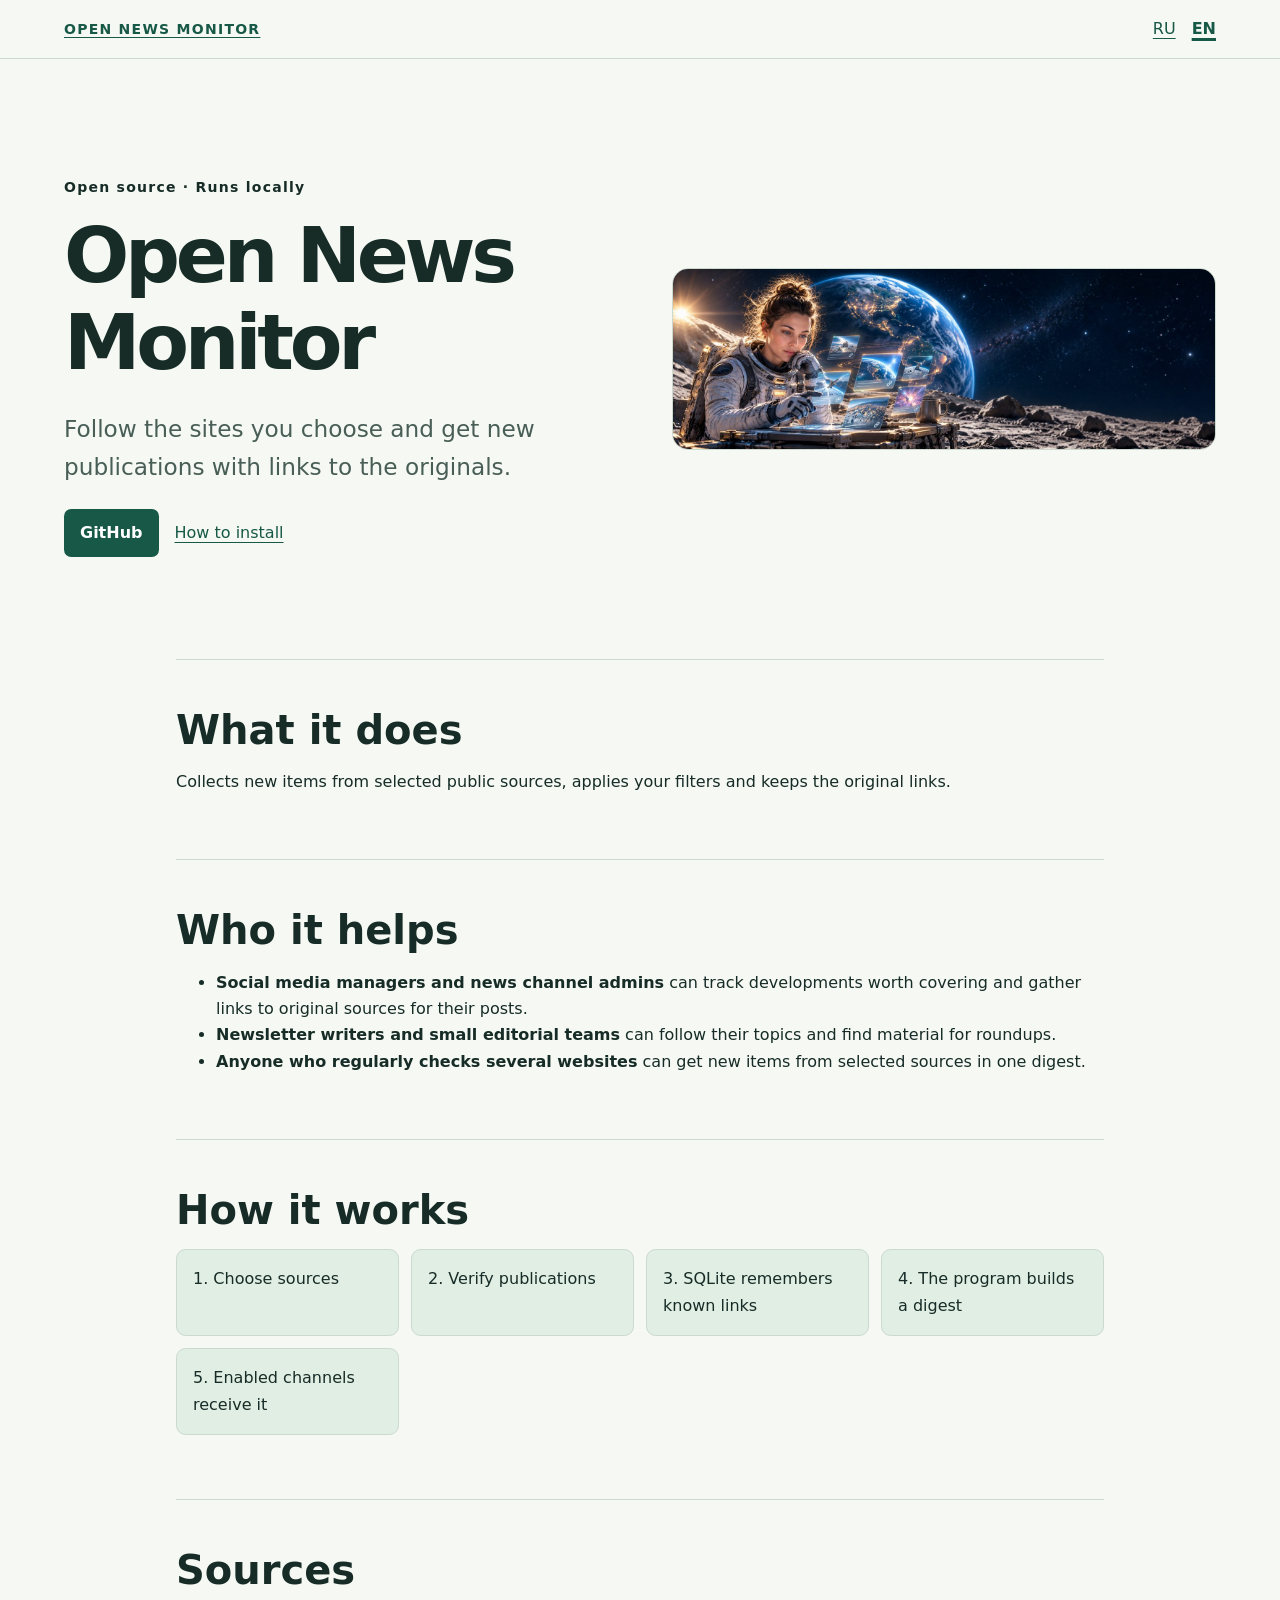
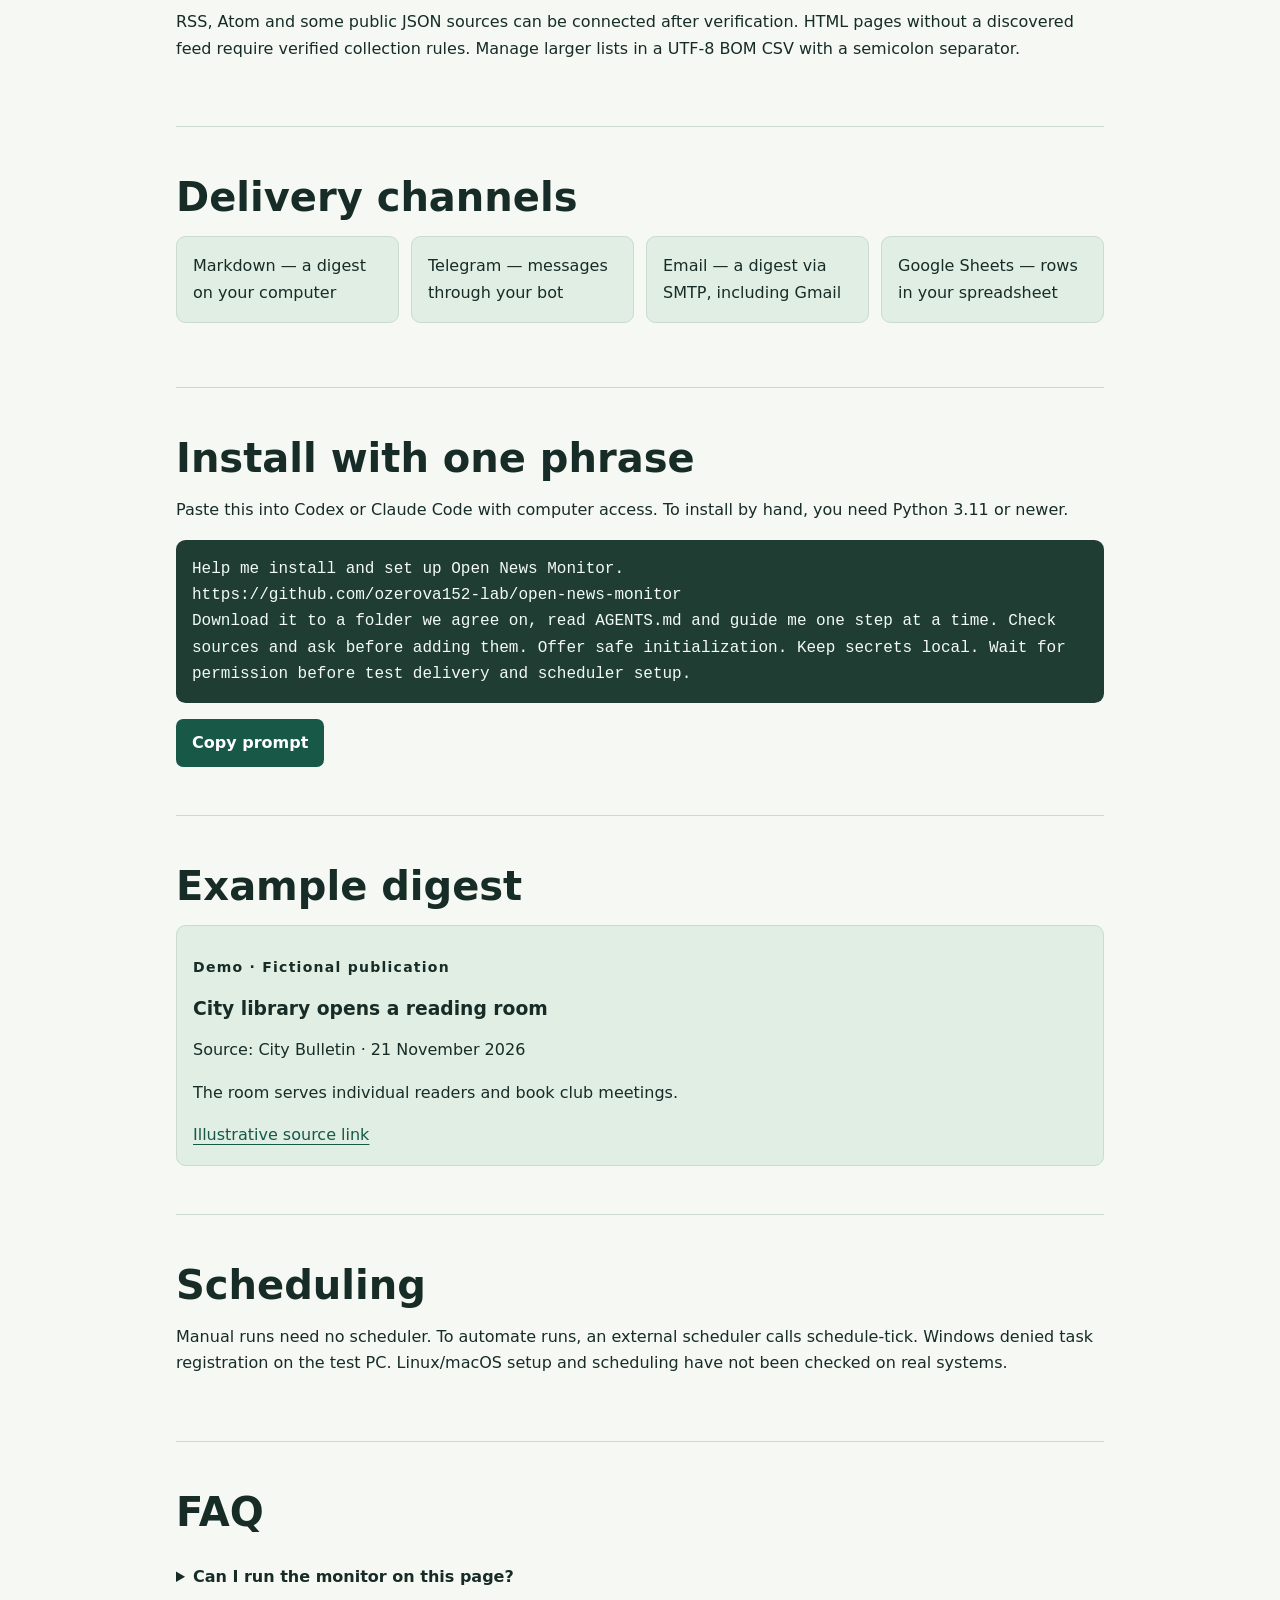
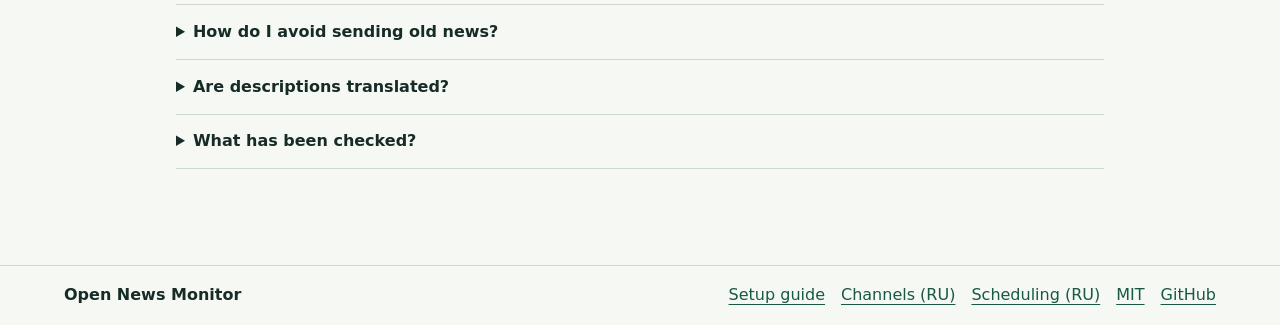
==== site/en.html @ 2d6c49f6 "docs: prepare public showcase and release notes" ====
<!doctype html>
<html lang="en">
<head>
<meta charset="utf-8">
<meta name="viewport" content="width=device-width, initial-scale=1">
<meta name="description" content="Local news monitoring from sources you choose.">
<title>Open News Monitor · News monitoring</title>
<link rel="stylesheet" href="theme.css">
<script src="site.js" defer></script>
</head>
<body>
<a class="skip" href="#main">Skip to content</a>
<header class="bar"><a class="brand" href="en.html">OPEN NEWS MONITOR</a><nav aria-label="Language"><a lang="ru" href="index.html">RU</a><a lang="en" href="en.html" aria-current="page">EN</a></nav></header>
<main id="main">
<section class="hero">
<div><p class="eyebrow">Open source · Runs locally</p>
<h1>Open News Monitor</h1><p class="lead">Follow the sites you choose and get new publications with links to the originals.</p>
<div class="actions"><a class="button" href="https://github.com/ozerova152-lab/open-news-monitor">GitHub</a><a href="#install">How to install</a></div></div>
<img src="assets/cover-news.jpg" alt="" fetchpriority="high">
</section>
<div class="content">
<section id="purpose"><h2>What it does</h2><p>Collects new items from selected public sources, applies your filters and keeps the original links.</p></section>
<section id="audience"><h2>Who it helps</h2><ul>
<li><strong>Social media managers and news channel admins</strong> can track developments worth covering and gather links to original sources for their posts.</li>
<li><strong>Newsletter writers and small editorial teams</strong> can follow their topics and find material for roundups.</li>
<li><strong>Anyone who regularly checks several websites</strong> can get new items from selected sources in one digest.</li>
</ul></section>
<section id="flow"><h2>How it works</h2><ol class="tiles"><li>Choose sources</li><li>Verify publications</li><li>SQLite remembers known links</li><li>The program builds a digest</li><li>Enabled channels receive it</li></ol></section>
<section id="sources"><h2>Sources</h2><p>RSS, Atom and some public JSON sources can be connected after verification. HTML pages without a discovered feed require verified collection rules. Manage larger lists in a UTF-8 BOM CSV with a semicolon separator.</p></section>
<section id="delivery"><h2>Delivery channels</h2><ul class="tiles"><li>Markdown — a digest on your computer</li><li>Telegram — messages through your bot</li><li>Email — a digest via SMTP, including Gmail</li><li>Google Sheets — rows in your spreadsheet</li></ul></section>
<section id="install"><h2>Install with one phrase</h2><p>Paste this into Codex or Claude Code with computer access. To install by hand, you need Python 3.11 or newer.</p>
<pre id="prompt">Help me install and set up Open News Monitor.
https://github.com/ozerova152-lab/open-news-monitor
Download it to a folder we agree on, read AGENTS.md and guide me one step at a time. Check sources and ask before adding them. Offer safe initialization. Keep secrets local. Wait for permission before test delivery and scheduler setup.</pre><button type="button" data-copy hidden>Copy prompt</button><span role="status" data-status data-ok="Prompt copied" data-error="Select the text and copy it manually"></span></section>
<section id="demo"><h2>Example digest</h2><article class="digest"><p class="eyebrow">Demo · Fictional publication</p><h3>City library opens a reading room</h3><p>Source: City Bulletin · 21 November 2026</p><p>The room serves individual readers and book club meetings.</p><a href="https://example.org/">Illustrative source link</a></article></section>
<section id="schedule"><h2>Scheduling</h2><p>Manual runs need no scheduler. To automate runs, an external scheduler calls schedule-tick. Windows denied task registration on the test PC. Linux/macOS setup and scheduling have not been checked on real systems.</p></section>
<section id="faq"><h2>FAQ</h2>
<details><summary>Can I run the monitor on this page?</summary><p>This is a showcase. Install the program on your computer and run it from a terminal.</p></details>
<details><summary>How do I avoid sending old news?</summary><p>Start with safe initialization. It remembers current publications without delivering them.</p></details>
<details><summary>Are descriptions translated?</summary><p>Telegram and email can show a shortened source description. There is no built-in AI translation.</p></details>
<details><summary>What has been checked?</summary><p>Telegram and Gmail passed live delivery tests. Google Sheets passed a prior live test, with no fresh access check. Excel 2010 imported the CSV, but saving CSV UTF-8 remains unverified.</p></details>
</section></div></main>
<footer><strong>Open News Monitor</strong><nav aria-label="Documentation"><a href="https://github.com/ozerova152-lab/open-news-monitor/blob/main/README.en.md">Setup guide</a><a href="https://github.com/ozerova152-lab/open-news-monitor/blob/main/docs/CHANNELS_RU.md">Channels (RU)</a><a href="https://github.com/ozerova152-lab/open-news-monitor/blob/main/docs/SCHEDULING_RU.md">Scheduling (RU)</a><a href="https://github.com/ozerova152-lab/open-news-monitor/blob/main/LICENSE">MIT</a><a href="https://github.com/ozerova152-lab/open-news-monitor">GitHub</a></nav></footer>
</body>
</html>
---- site/theme.css ----
*{box-sizing:border-box}
:root{color-scheme:light;--ink:#172c27;--muted:#485e56;--paper:#f5f8f3;--line:#cbd9ce;--green:#175846;--mint:#e0eee4}
body{margin:0;background:var(--paper);color:var(--ink);font:1rem/1.65 system-ui,sans-serif}
a{color:var(--green);text-underline-offset:.22em}
a:focus-visible,button:focus-visible,summary:focus-visible{outline:3px solid #a05216;outline-offset:4px}
.skip{position:absolute;top:0;left:1rem;background:white;padding:.5rem;transform:translateY(-110%)}
.skip:focus{transform:none}
.bar,footer{display:flex;justify-content:space-between;align-items:center;gap:1rem;flex-wrap:wrap;padding:1rem max(1rem,calc((100% - 72rem)/2));border-bottom:1px solid var(--line)}
nav,.actions{display:flex;align-items:center;gap:1rem;flex-wrap:wrap}
.brand,.eyebrow{font-size:.875rem;letter-spacing:.09em;font-weight:750}
nav [aria-current]{font-weight:800;text-decoration-thickness:.18em}
.hero{display:grid;grid-template-columns:1fr 1fr;align-items:center;gap:clamp(1.5rem,5vw,5rem);max-width:74rem;padding:clamp(2rem,8vw,7rem) 1rem;margin:auto}
.hero img{display:block;width:100%;height:auto;border-radius:1rem;border:1px solid var(--line)}
h1,h2,h3{line-height:1.13;text-wrap:balance}
h1{font-size:clamp(2.65rem,6vw,5rem);letter-spacing:-.055em;margin:.4rem 0}
h2{font-size:clamp(1.65rem,3.3vw,2.5rem);margin:0 0 1rem}
.lead{font-size:clamp(1.15rem,2vw,1.45rem);color:var(--muted)}
.button,button{display:inline-block;padding:.65rem 1rem;border:0;border-radius:.45rem;background:var(--green);color:white;font:inherit;font-weight:650;text-decoration:none;cursor:pointer}
[hidden]{display:none}
.content{max-width:60rem;margin:auto;padding:0 1rem 3rem}
.content section{padding:clamp(1.5rem,4vw,3rem) 0;border-top:1px solid var(--line)}
.tiles{display:grid;grid-template-columns:repeat(auto-fit,minmax(min(100%,12rem),1fr));gap:.75rem;padding:0;list-style-position:inside}
ul.tiles{list-style:none}
.tiles li,.digest{padding:1rem;border:1px solid var(--line);border-radius:.6rem;background:var(--mint)}
pre{white-space:pre-wrap;overflow-wrap:anywhere;padding:1rem;background:#203d34;color:#f3faf5;border-radius:.6rem;font-size:1rem}
[data-status]{display:inline-block;margin:.5rem}
details{padding:.85rem 0;border-bottom:1px solid var(--line)}
summary{font-weight:650;cursor:pointer}
footer{border-top:1px solid var(--line);border-bottom:0}
@media(max-width:45rem){.hero{grid-template-columns:1fr}.hero img{max-width:36rem}}
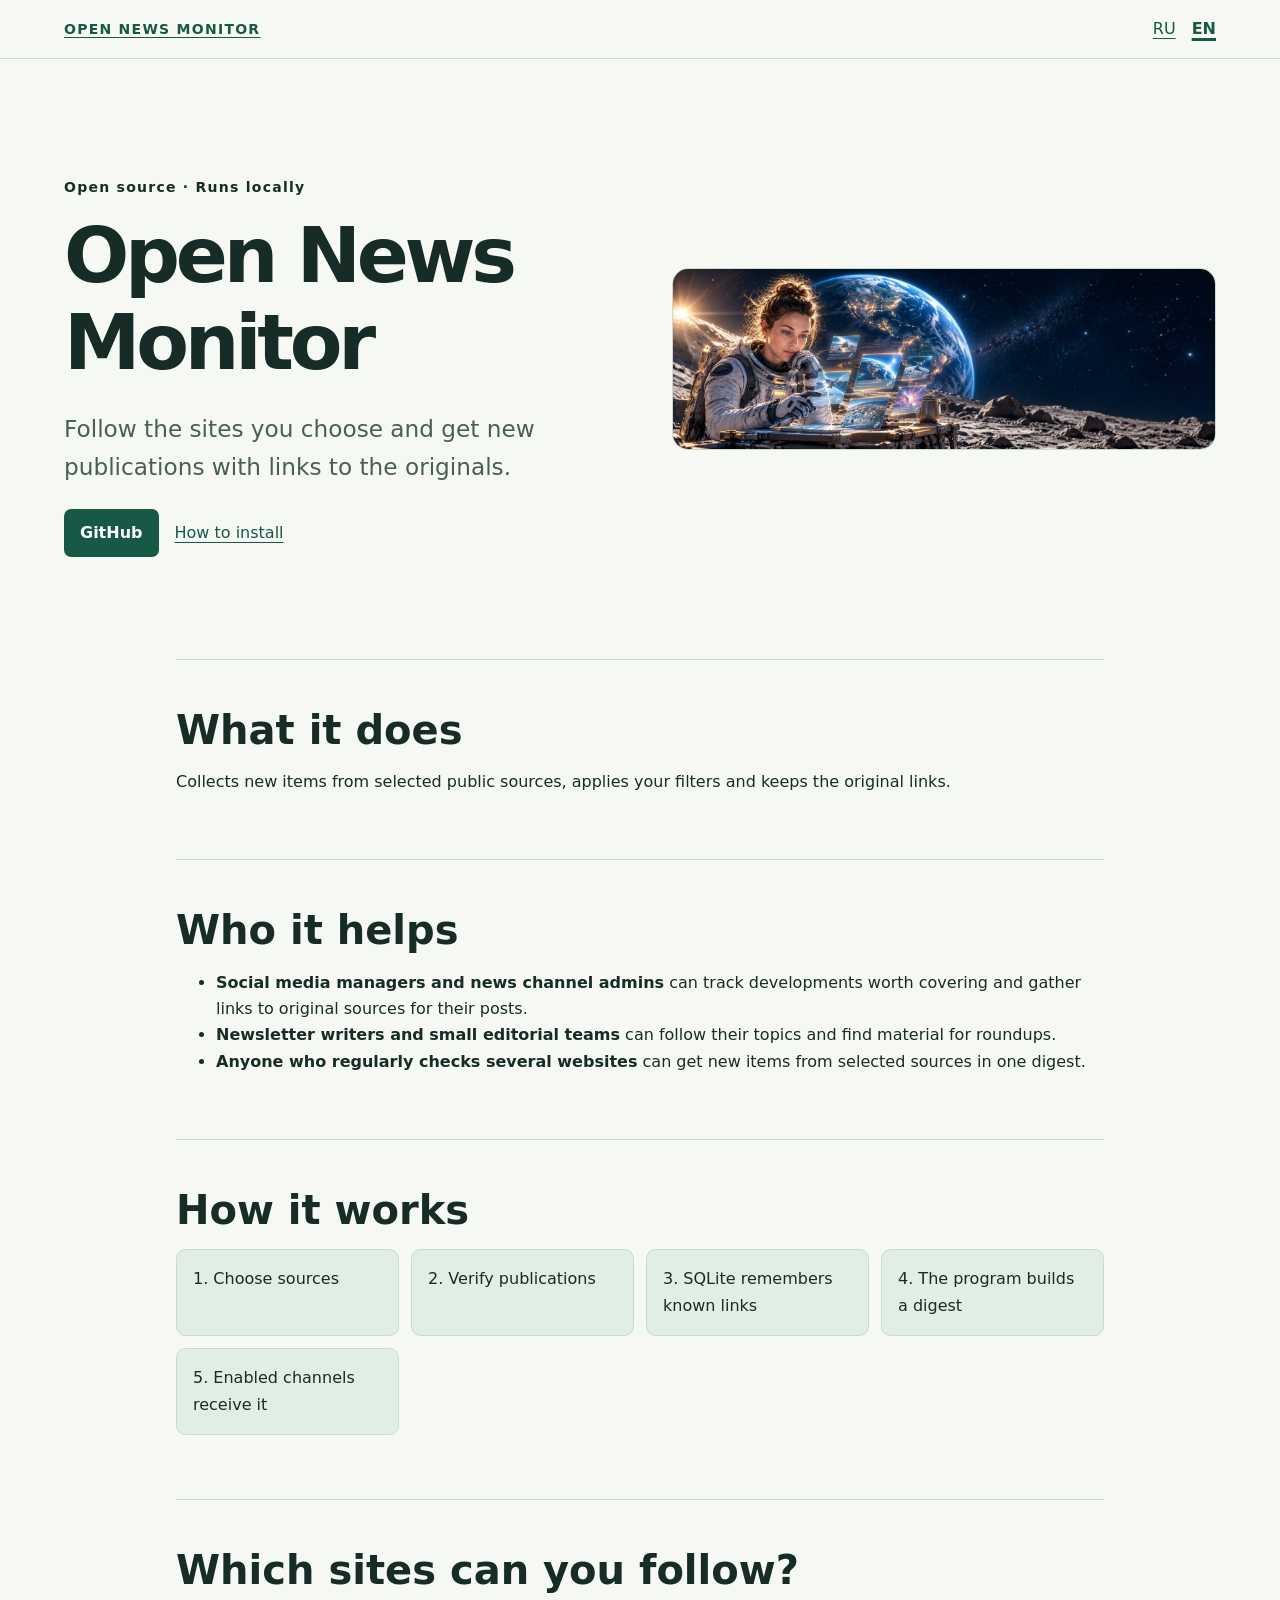
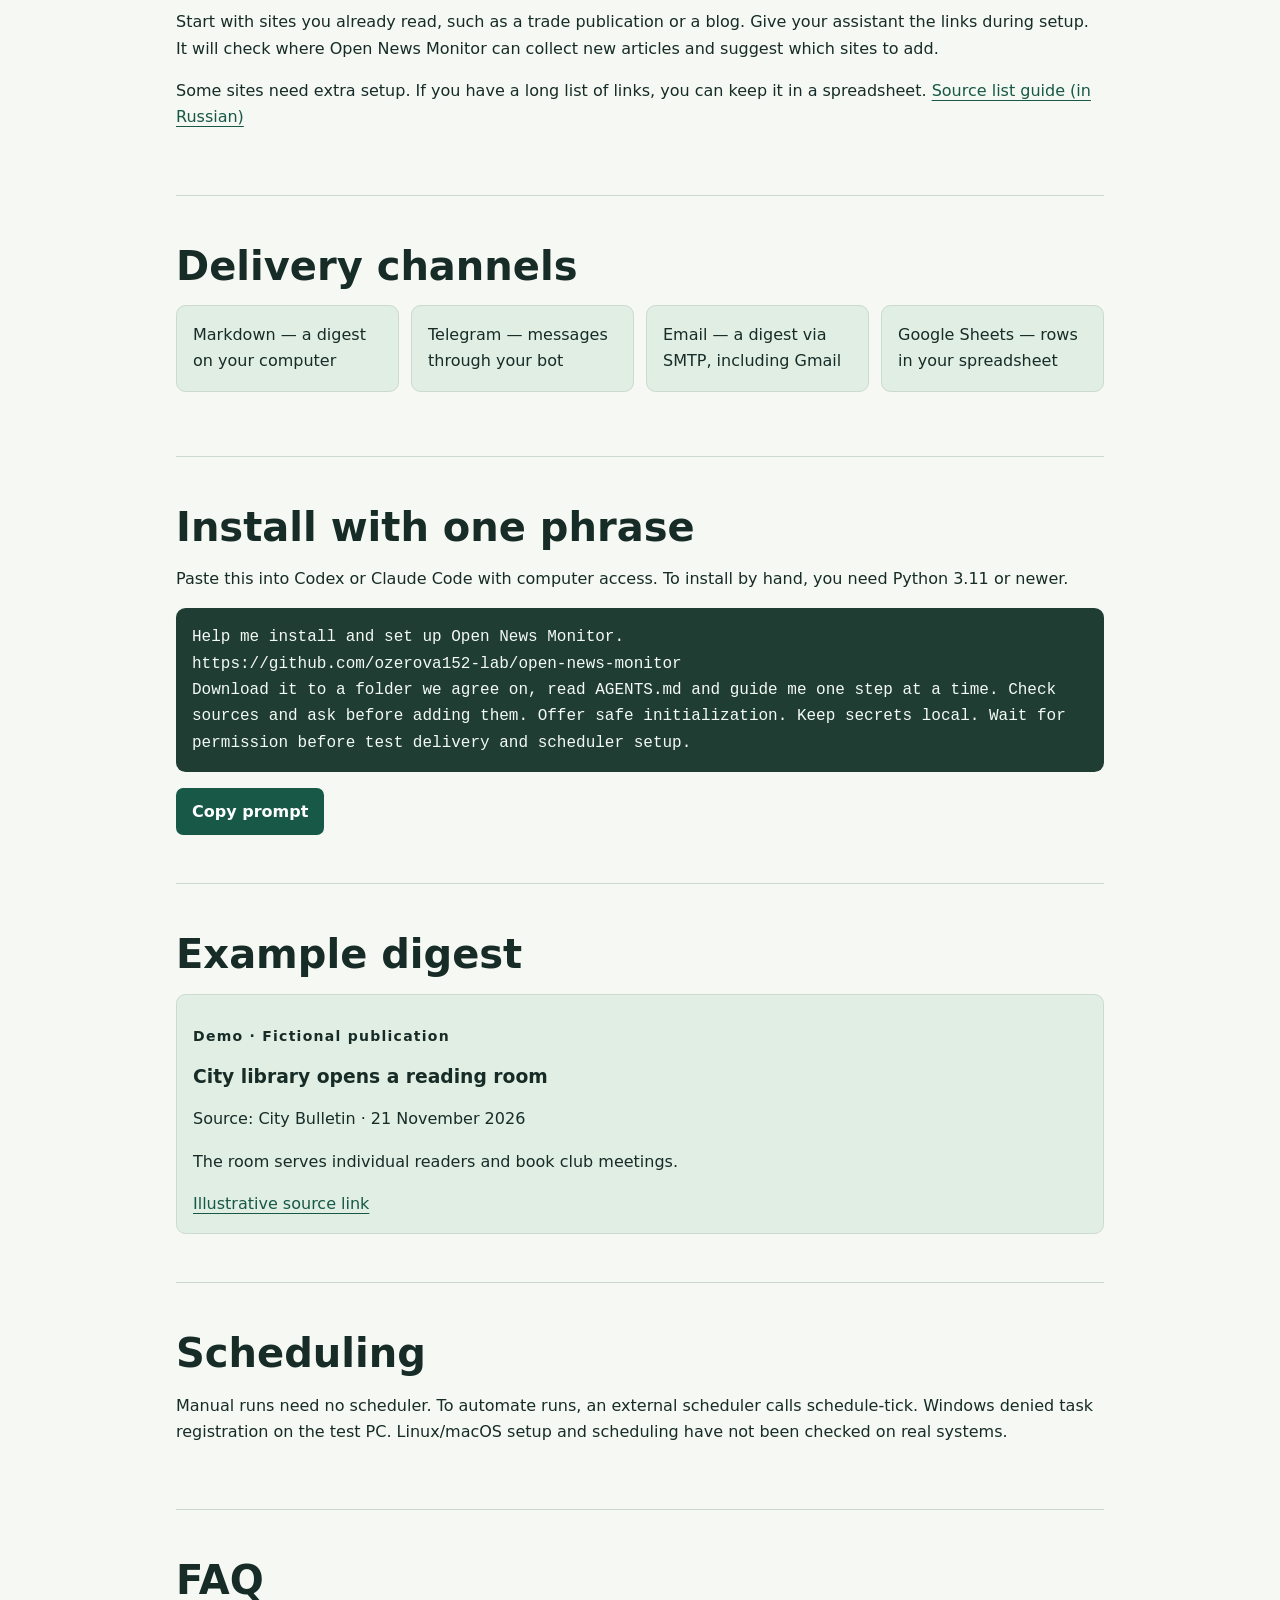
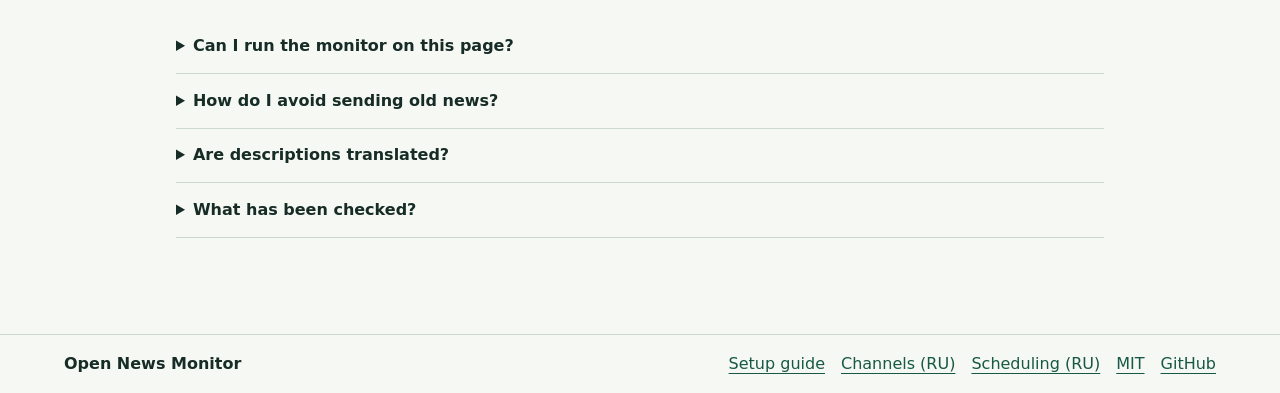
==== commit d0563c02: "docs: simplify showcase source guidance" ====
--- a/site/en.html
+++ b/site/en.html
@@ -26,7 +26,7 @@
 <li><strong>Anyone who regularly checks several websites</strong> can get new items from selected sources in one digest.</li>
 </ul></section>
 <section id="flow"><h2>How it works</h2><ol class="tiles"><li>Choose sources</li><li>Verify publications</li><li>SQLite remembers known links</li><li>The program builds a digest</li><li>Enabled channels receive it</li></ol></section>
-<section id="sources"><h2>Sources</h2><p>RSS, Atom and some public JSON sources can be connected after verification. HTML pages without a discovered feed require verified collection rules. Manage larger lists in a UTF-8 BOM CSV with a semicolon separator.</p></section>
+<section id="sources"><h2>Which sites can you follow?</h2><p>Start with sites you already read, such as a trade publication or a blog. Give your assistant the links during setup. It will check where Open News Monitor can collect new articles and suggest which sites to add.</p><p>Some sites need extra setup. If you have a long list of links, you can keep it in a spreadsheet. <a href="https://github.com/ozerova152-lab/open-news-monitor/blob/main/docs/SOURCES_CSV_RU.md">Source list guide (in Russian)</a></p></section>
 <section id="delivery"><h2>Delivery channels</h2><ul class="tiles"><li>Markdown — a digest on your computer</li><li>Telegram — messages through your bot</li><li>Email — a digest via SMTP, including Gmail</li><li>Google Sheets — rows in your spreadsheet</li></ul></section>
 <section id="install"><h2>Install with one phrase</h2><p>Paste this into Codex or Claude Code with computer access. To install by hand, you need Python 3.11 or newer.</p>
 <pre id="prompt">Help me install and set up Open News Monitor.
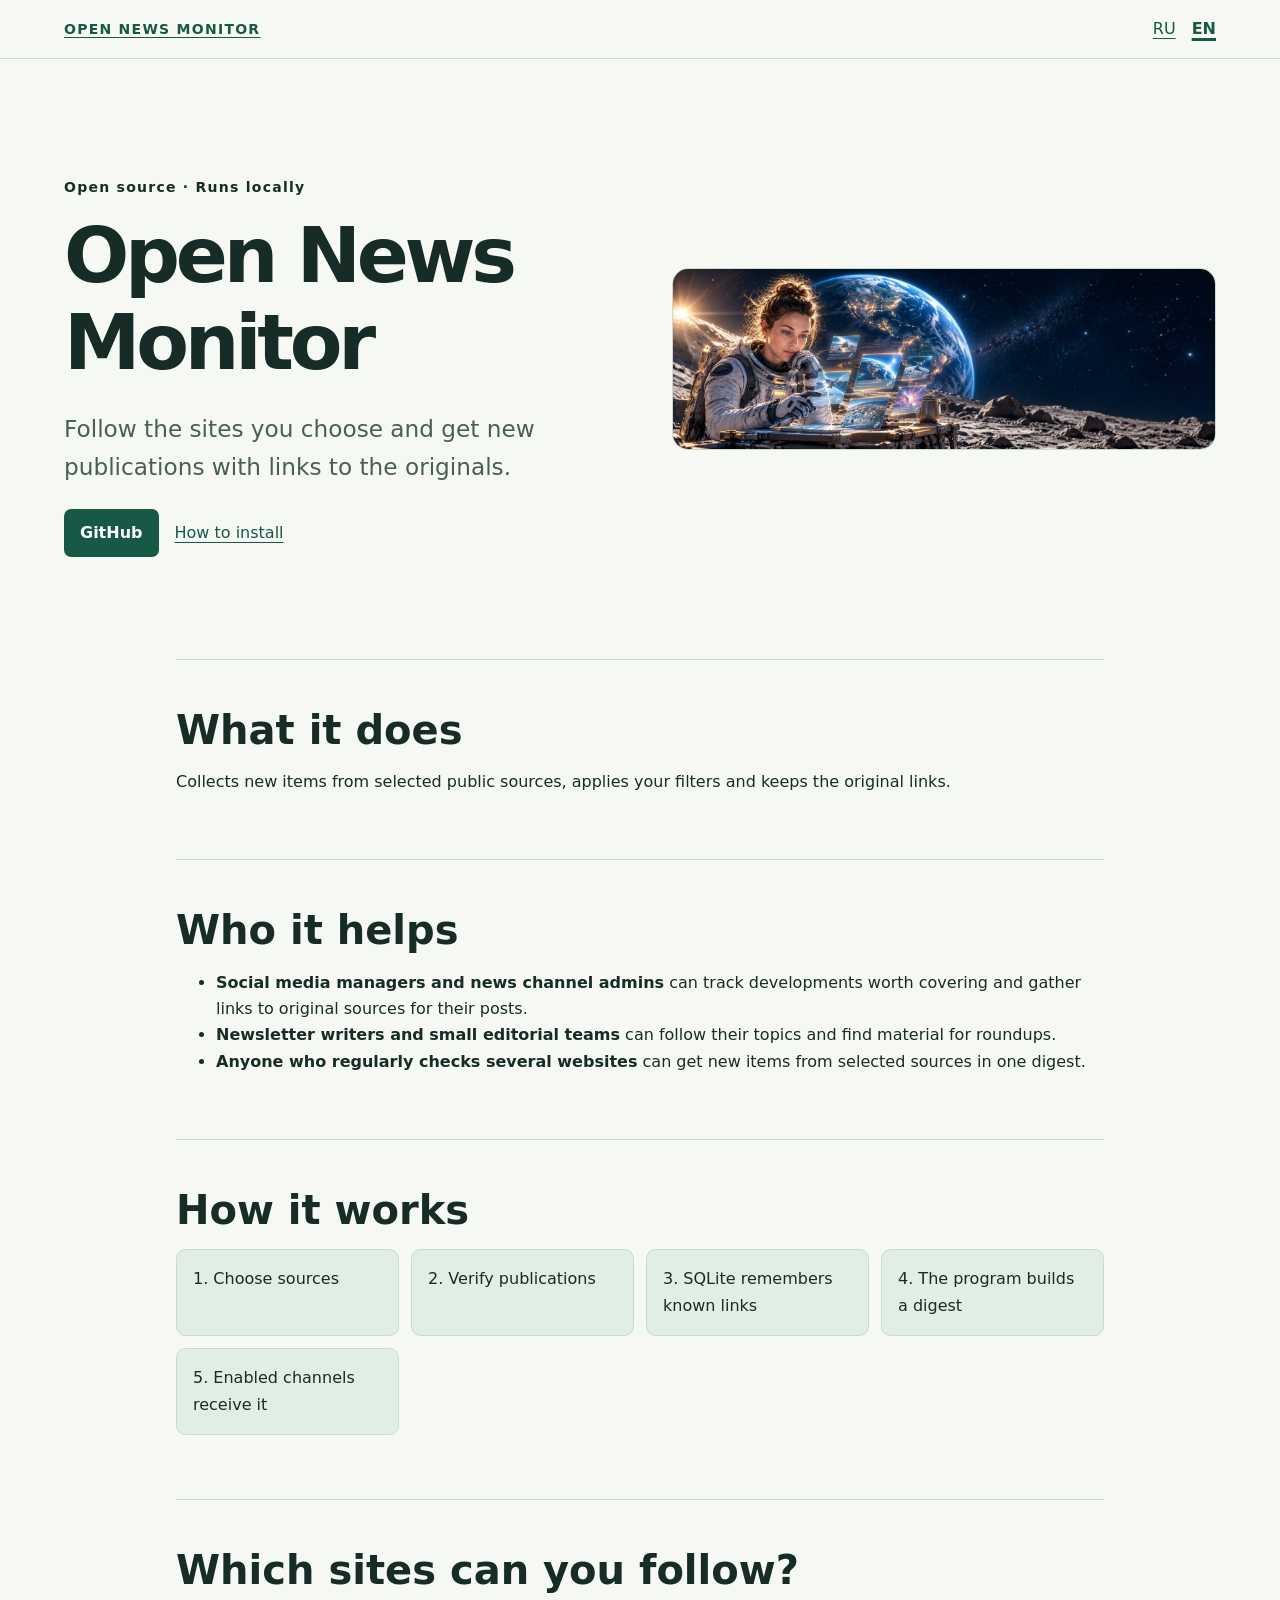
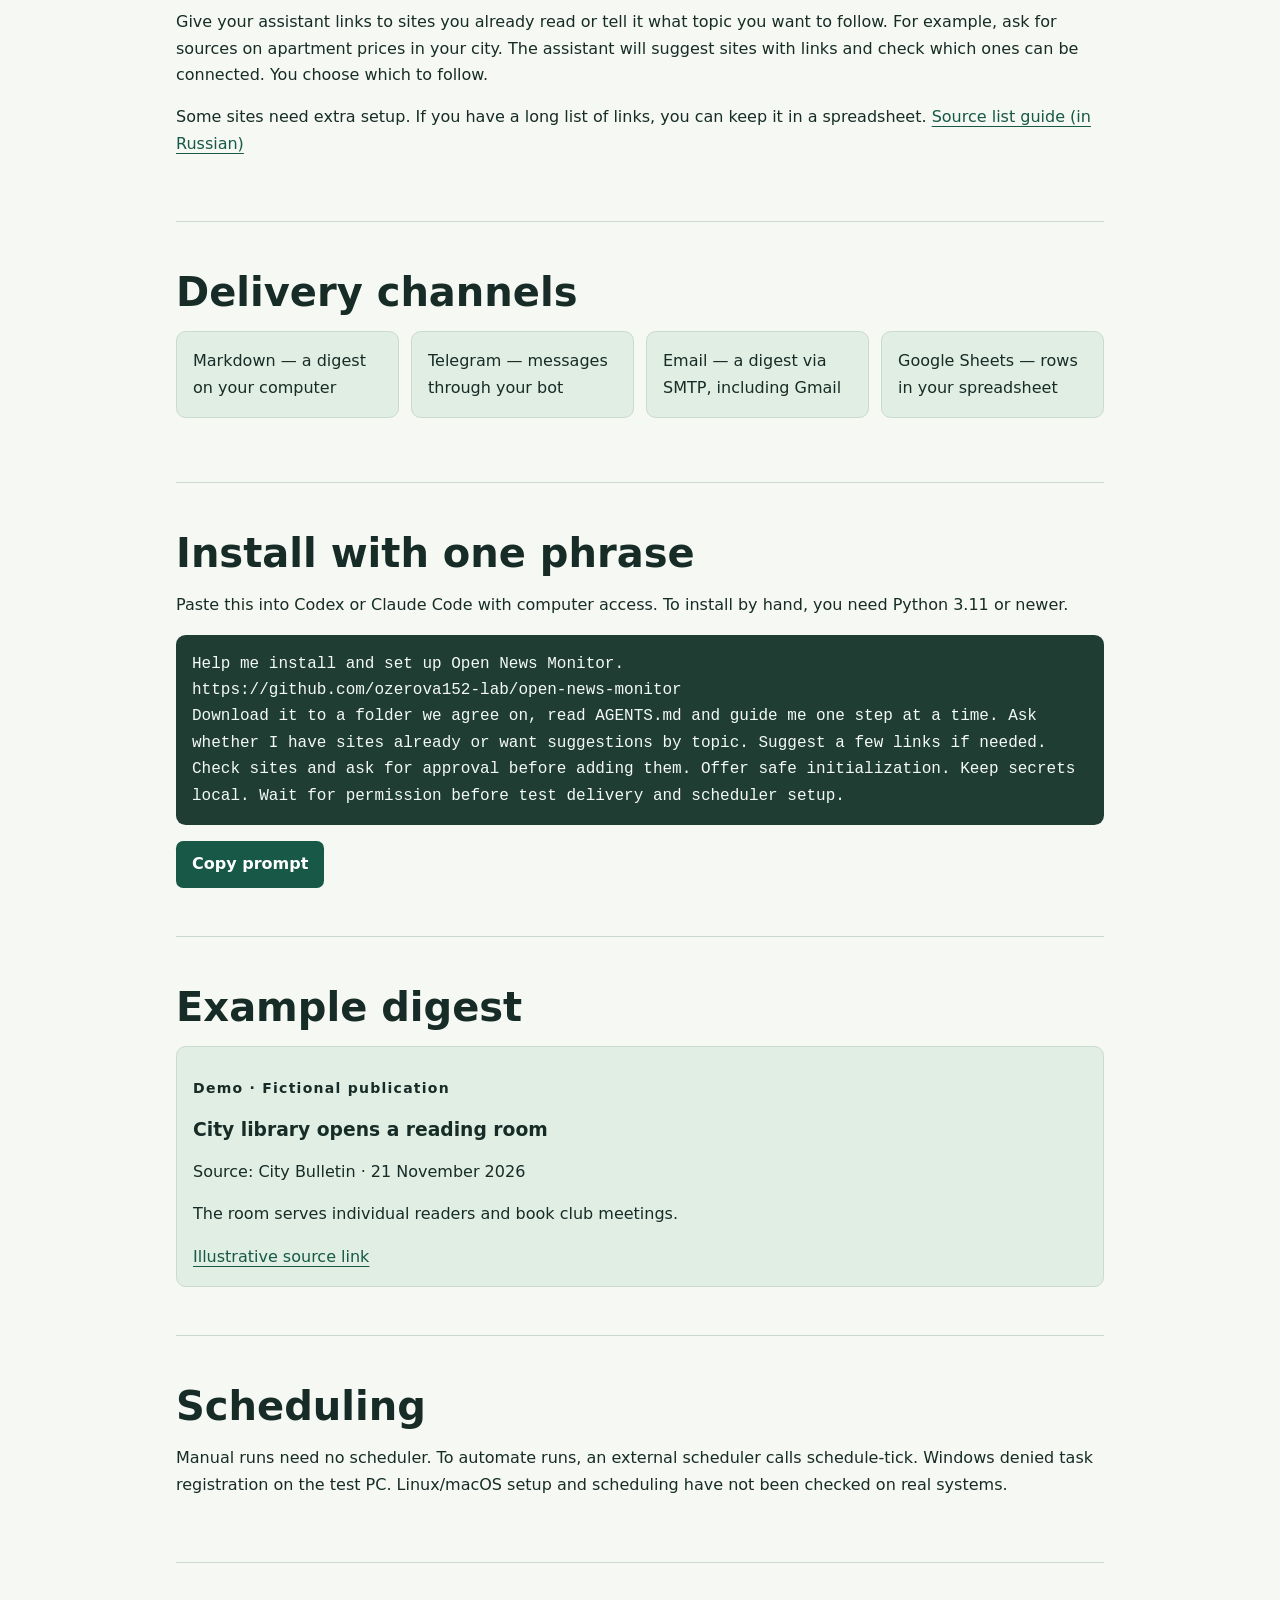
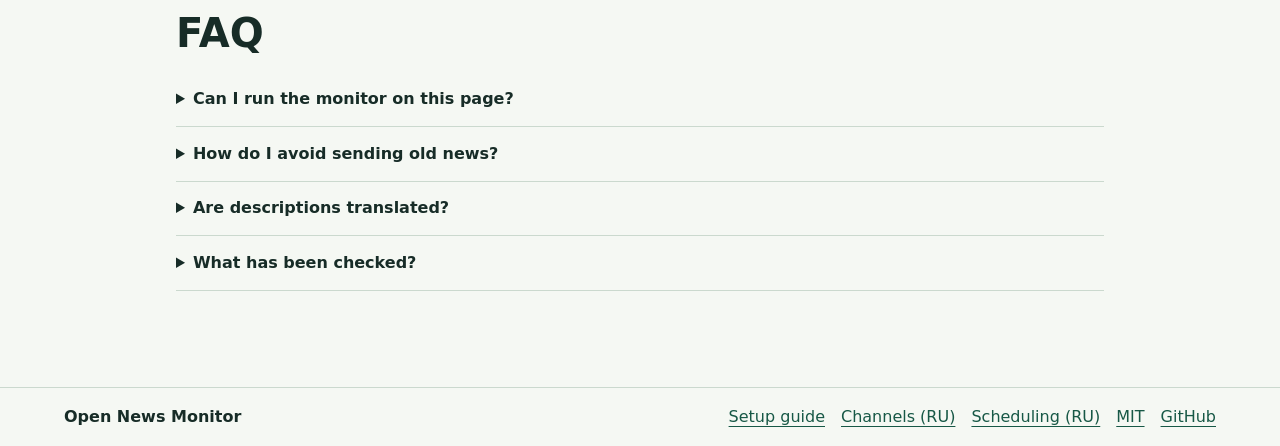
==== commit c534e3a2: "docs: guide users through choosing news sources" ====
--- a/site/en.html
+++ b/site/en.html
@@ -26,12 +26,12 @@
 <li><strong>Anyone who regularly checks several websites</strong> can get new items from selected sources in one digest.</li>
 </ul></section>
 <section id="flow"><h2>How it works</h2><ol class="tiles"><li>Choose sources</li><li>Verify publications</li><li>SQLite remembers known links</li><li>The program builds a digest</li><li>Enabled channels receive it</li></ol></section>
-<section id="sources"><h2>Which sites can you follow?</h2><p>Start with sites you already read, such as a trade publication or a blog. Give your assistant the links during setup. It will check where Open News Monitor can collect new articles and suggest which sites to add.</p><p>Some sites need extra setup. If you have a long list of links, you can keep it in a spreadsheet. <a href="https://github.com/ozerova152-lab/open-news-monitor/blob/main/docs/SOURCES_CSV_RU.md">Source list guide (in Russian)</a></p></section>
+<section id="sources"><h2>Which sites can you follow?</h2><p>Give your assistant links to sites you already read or tell it what topic you want to follow. For example, ask for sources on apartment prices in your city. The assistant will suggest sites with links and check which ones can be connected. You choose which to follow.</p><p>Some sites need extra setup. If you have a long list of links, you can keep it in a spreadsheet. <a href="https://github.com/ozerova152-lab/open-news-monitor/blob/main/docs/SOURCES_CSV_RU.md">Source list guide (in Russian)</a></p></section>
 <section id="delivery"><h2>Delivery channels</h2><ul class="tiles"><li>Markdown — a digest on your computer</li><li>Telegram — messages through your bot</li><li>Email — a digest via SMTP, including Gmail</li><li>Google Sheets — rows in your spreadsheet</li></ul></section>
 <section id="install"><h2>Install with one phrase</h2><p>Paste this into Codex or Claude Code with computer access. To install by hand, you need Python 3.11 or newer.</p>
 <pre id="prompt">Help me install and set up Open News Monitor.
 https://github.com/ozerova152-lab/open-news-monitor
-Download it to a folder we agree on, read AGENTS.md and guide me one step at a time. Check sources and ask before adding them. Offer safe initialization. Keep secrets local. Wait for permission before test delivery and scheduler setup.</pre><button type="button" data-copy hidden>Copy prompt</button><span role="status" data-status data-ok="Prompt copied" data-error="Select the text and copy it manually"></span></section>
+Download it to a folder we agree on, read AGENTS.md and guide me one step at a time. Ask whether I have sites already or want suggestions by topic. Suggest a few links if needed. Check sites and ask for approval before adding them. Offer safe initialization. Keep secrets local. Wait for permission before test delivery and scheduler setup.</pre><button type="button" data-copy hidden>Copy prompt</button><span role="status" data-status data-ok="Prompt copied" data-error="Select the text and copy it manually"></span></section>
 <section id="demo"><h2>Example digest</h2><article class="digest"><p class="eyebrow">Demo · Fictional publication</p><h3>City library opens a reading room</h3><p>Source: City Bulletin · 21 November 2026</p><p>The room serves individual readers and book club meetings.</p><a href="https://example.org/">Illustrative source link</a></article></section>
 <section id="schedule"><h2>Scheduling</h2><p>Manual runs need no scheduler. To automate runs, an external scheduler calls schedule-tick. Windows denied task registration on the test PC. Linux/macOS setup and scheduling have not been checked on real systems.</p></section>
 <section id="faq"><h2>FAQ</h2>
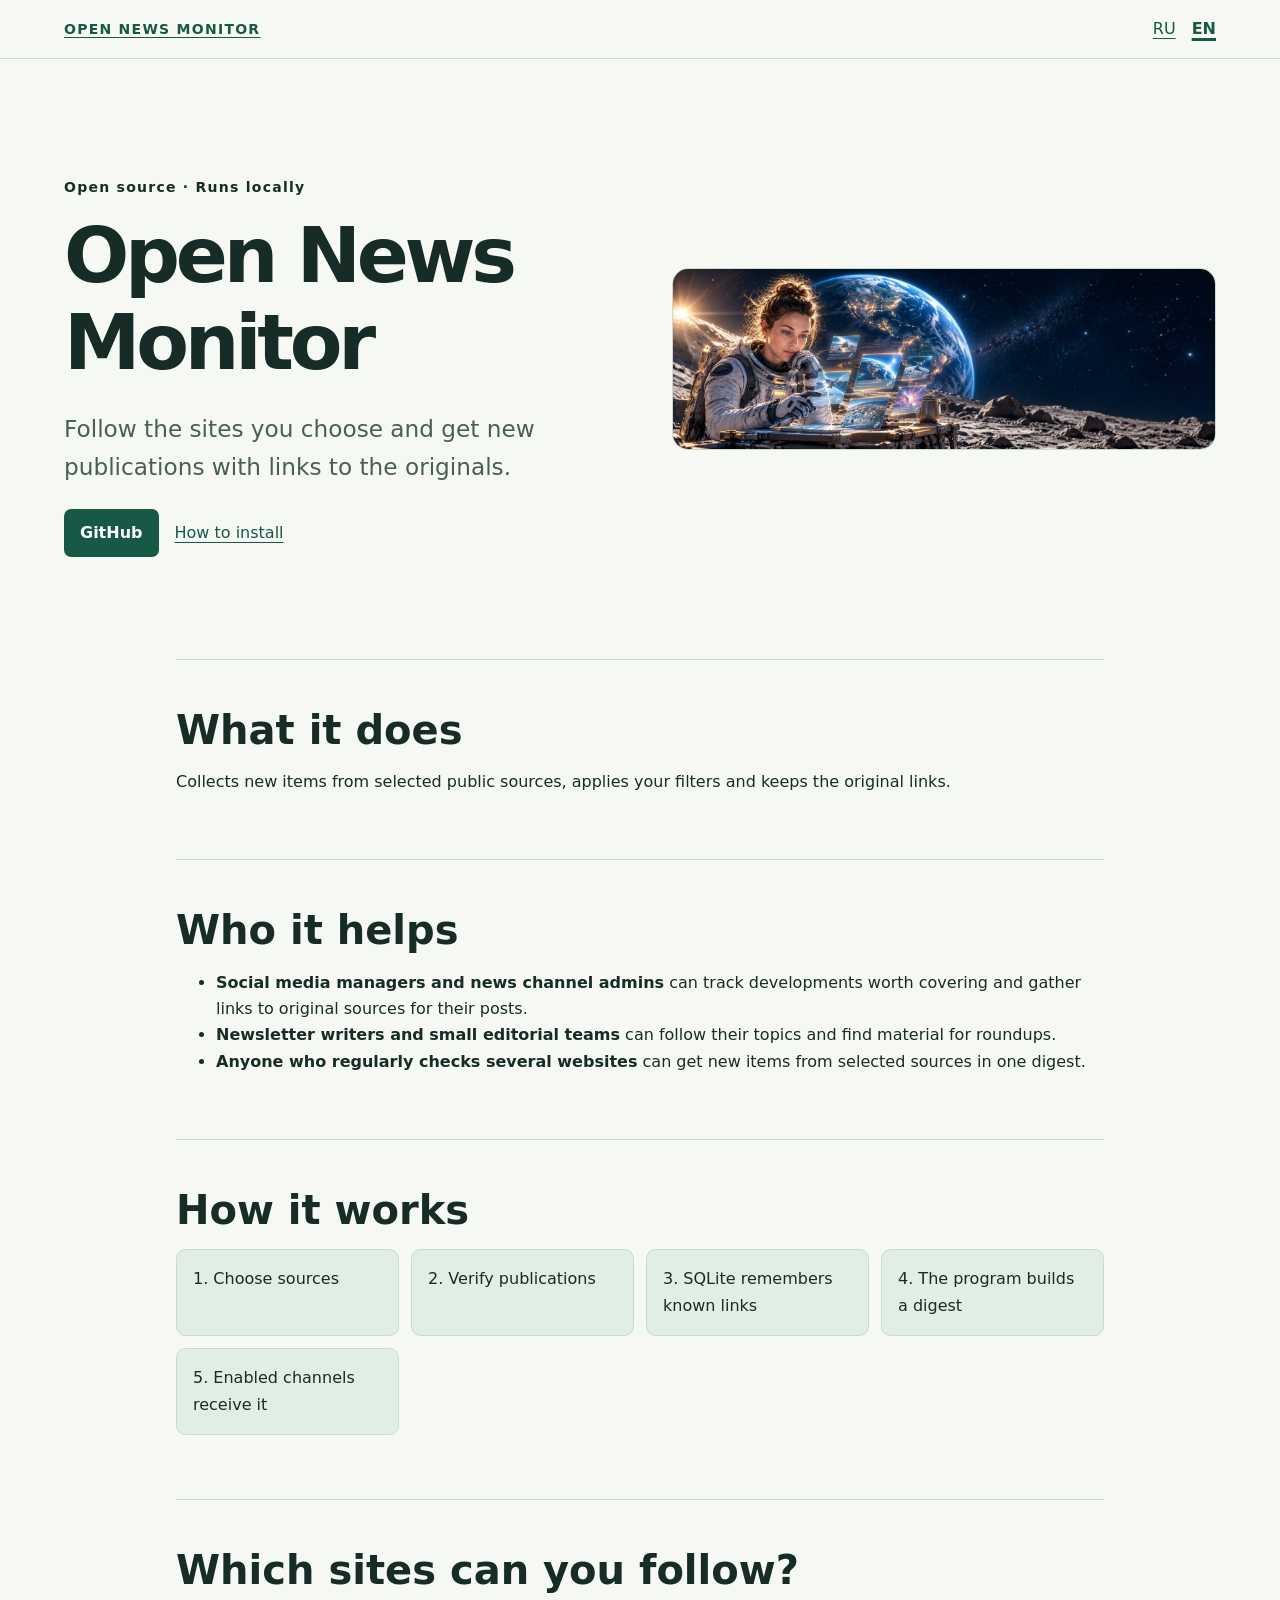
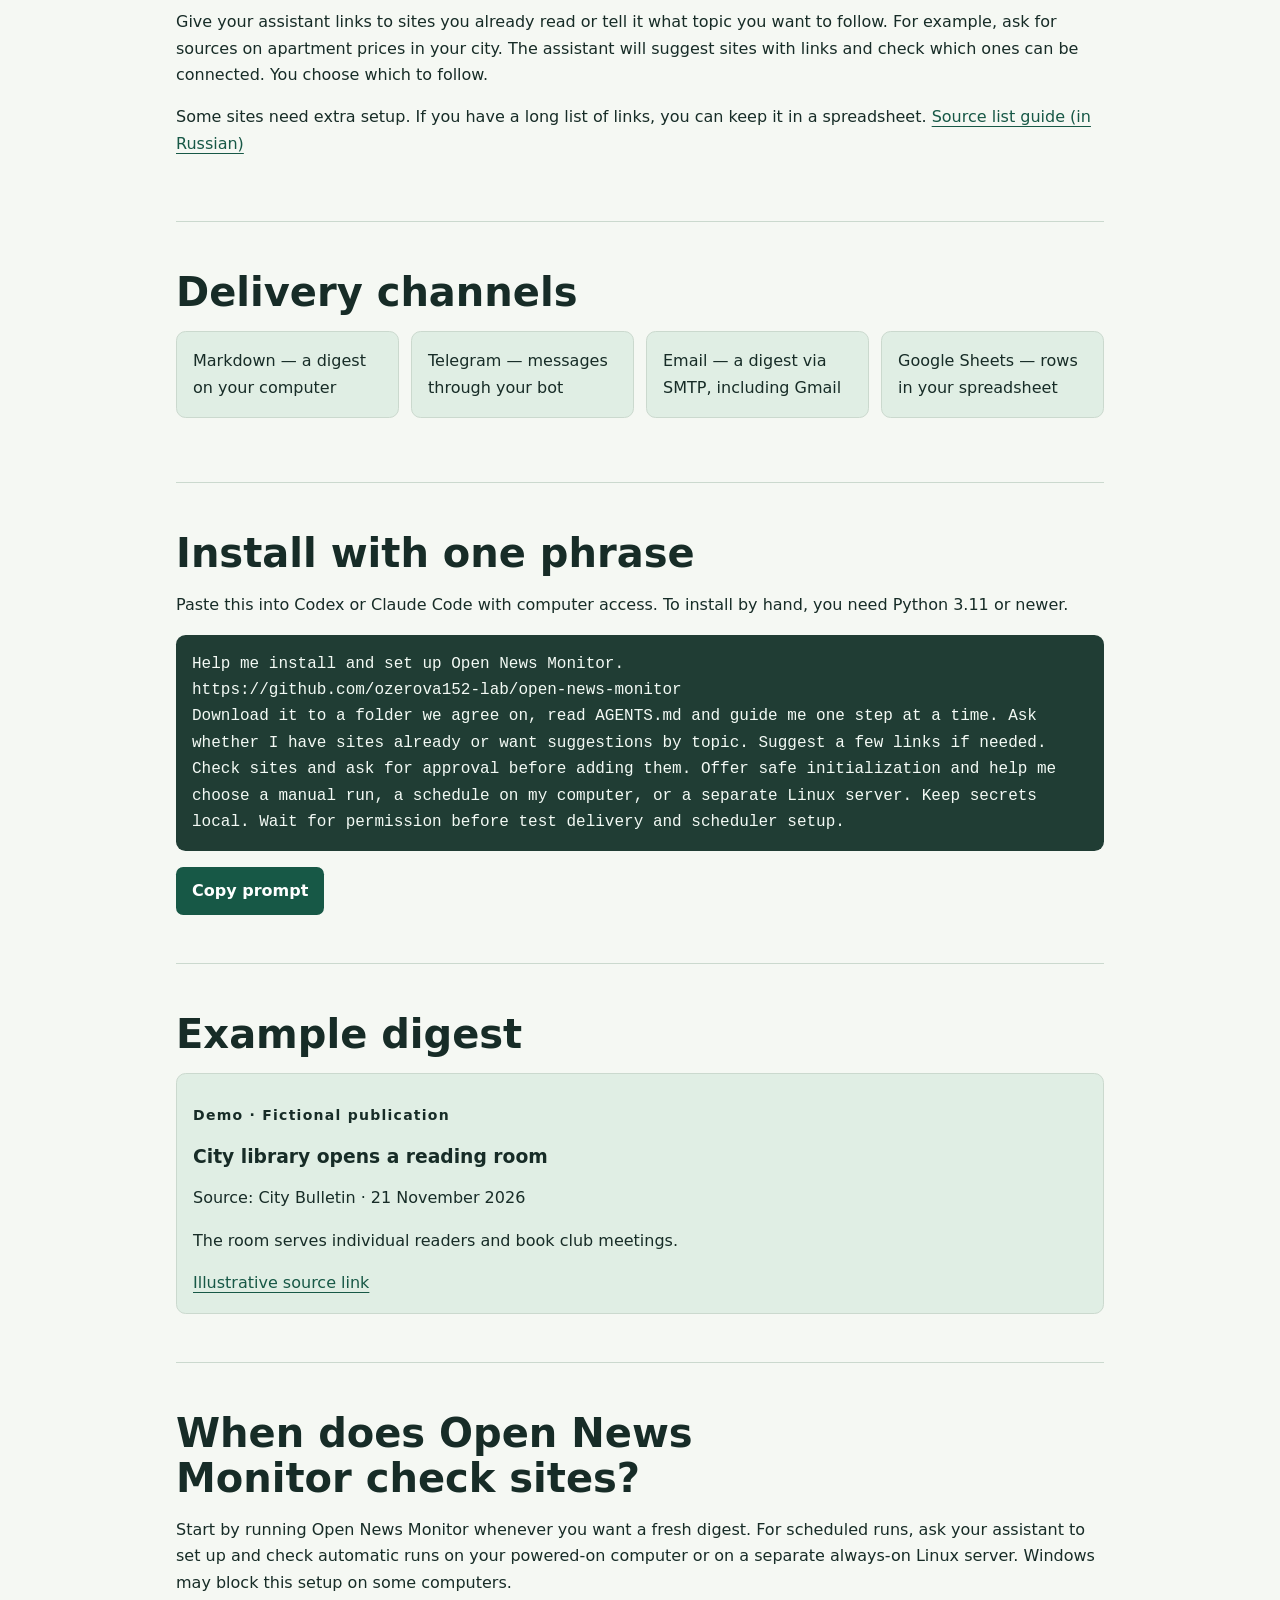
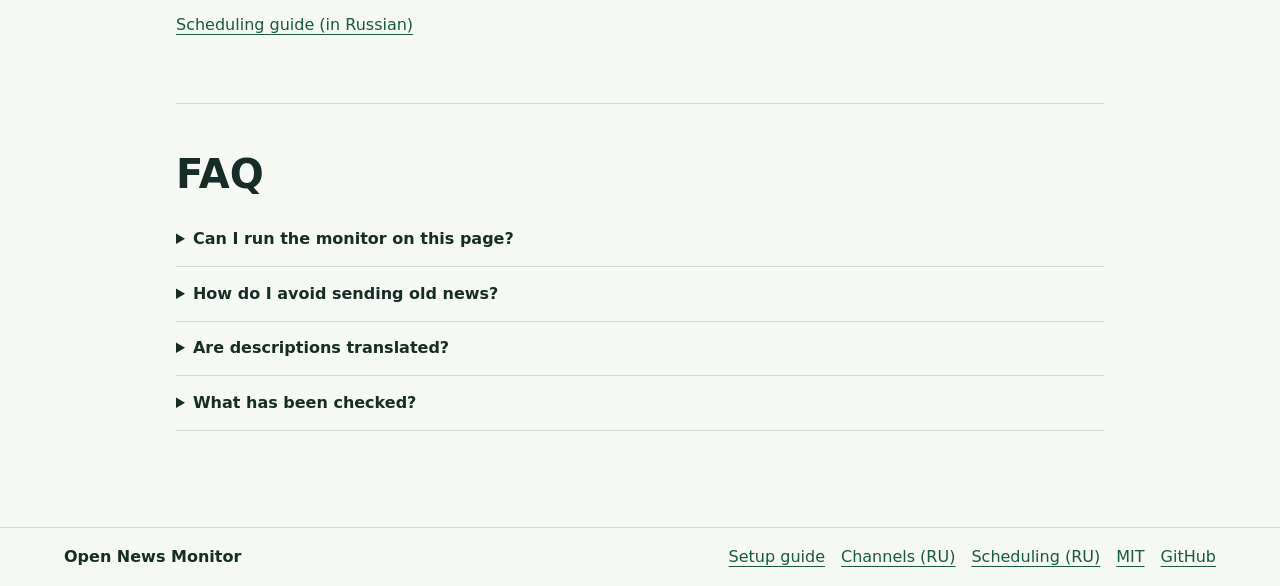
==== commit 6fb57355: "Improve autonomous scheduling, news freshness and run diagnostics" ====
--- a/site/en.html
+++ b/site/en.html
@@ -31,9 +31,9 @@
 <section id="install"><h2>Install with one phrase</h2><p>Paste this into Codex or Claude Code with computer access. To install by hand, you need Python 3.11 or newer.</p>
 <pre id="prompt">Help me install and set up Open News Monitor.
 https://github.com/ozerova152-lab/open-news-monitor
-Download it to a folder we agree on, read AGENTS.md and guide me one step at a time. Ask whether I have sites already or want suggestions by topic. Suggest a few links if needed. Check sites and ask for approval before adding them. Offer safe initialization. Keep secrets local. Wait for permission before test delivery and scheduler setup.</pre><button type="button" data-copy hidden>Copy prompt</button><span role="status" data-status data-ok="Prompt copied" data-error="Select the text and copy it manually"></span></section>
+Download it to a folder we agree on, read AGENTS.md and guide me one step at a time. Ask whether I have sites already or want suggestions by topic. Suggest a few links if needed. Check sites and ask for approval before adding them. Offer safe initialization and help me choose a manual run, a schedule on my computer, or a separate Linux server. Keep secrets local. Wait for permission before test delivery and scheduler setup.</pre><button type="button" data-copy hidden>Copy prompt</button><span role="status" data-status data-ok="Prompt copied" data-error="Select the text and copy it manually"></span></section>
 <section id="demo"><h2>Example digest</h2><article class="digest"><p class="eyebrow">Demo · Fictional publication</p><h3>City library opens a reading room</h3><p>Source: City Bulletin · 21 November 2026</p><p>The room serves individual readers and book club meetings.</p><a href="https://example.org/">Illustrative source link</a></article></section>
-<section id="schedule"><h2>Scheduling</h2><p>Manual runs need no scheduler. To automate runs, an external scheduler calls schedule-tick. Windows denied task registration on the test PC. Linux/macOS setup and scheduling have not been checked on real systems.</p></section>
+<section id="schedule"><h2>When does Open News Monitor check sites?</h2><p>Start by running Open News Monitor whenever you want a fresh digest. For scheduled runs, ask your assistant to set up and check automatic runs on your powered-on computer or on a separate always-on Linux server. Windows may block this setup on some computers.</p><p><a href="https://github.com/ozerova152-lab/open-news-monitor/blob/main/docs/SCHEDULING_RU.md">Scheduling guide (in Russian)</a></p></section>
 <section id="faq"><h2>FAQ</h2>
 <details><summary>Can I run the monitor on this page?</summary><p>This is a showcase. Install the program on your computer and run it from a terminal.</p></details>
 <details><summary>How do I avoid sending old news?</summary><p>Start with safe initialization. It remembers current publications without delivering them.</p></details>
